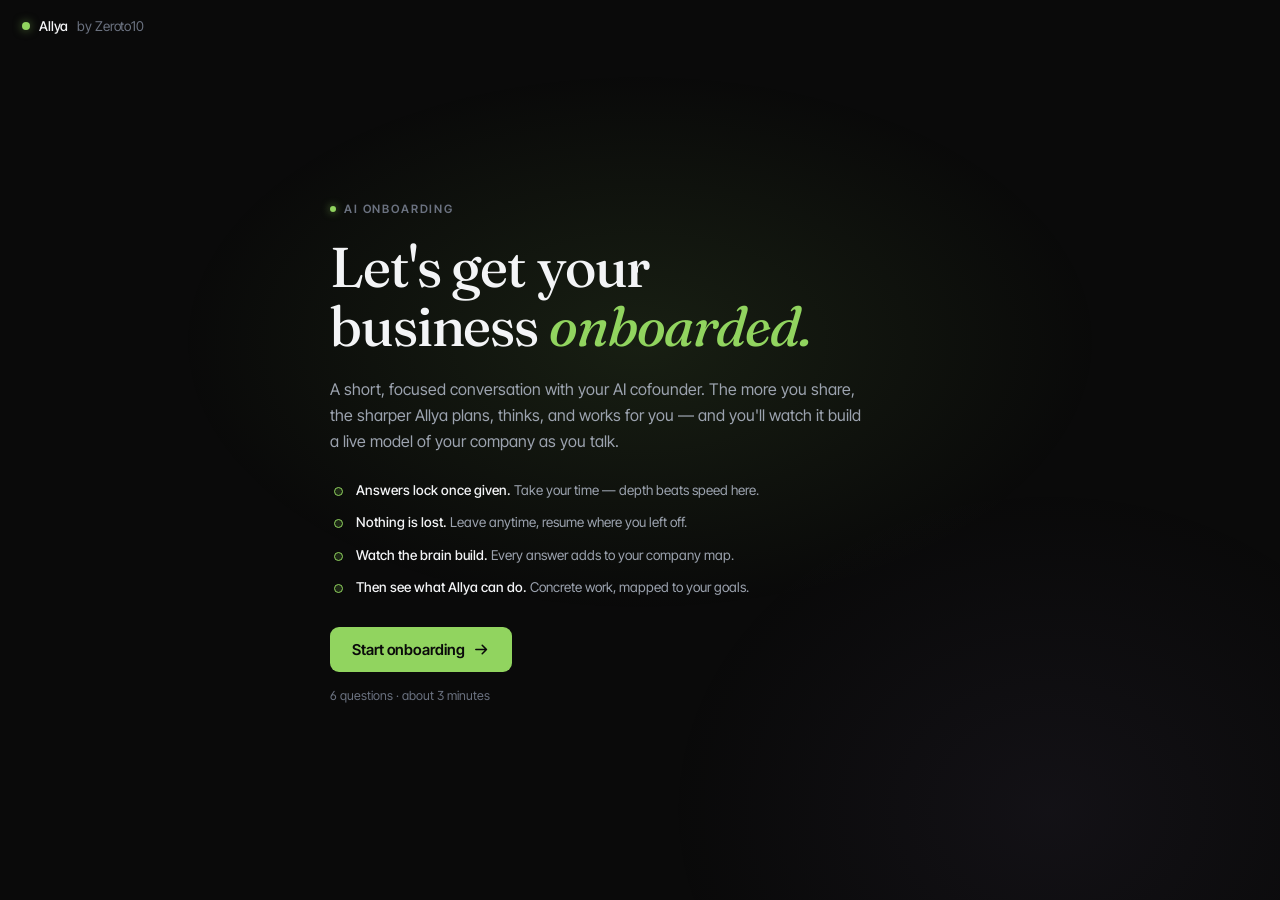
==== onboarding.html @ a9298818 "Ship the onboarding flow pages onboarding.{html,css,js} were local-only, so the live site's Onboardi" ====
<!doctype html>
<html lang="en">
<head>
  <meta charset="utf-8" />
  <meta name="viewport" content="width=device-width, initial-scale=1, viewport-fit=cover" />
  <title>Allya — onboarding</title>
  <meta name="description" content="Meet Allya — a short conversation with your AI cofounder. Watch your company brain build itself as you answer." />
  <link rel="preconnect" href="https://fonts.googleapis.com" />
  <link rel="preconnect" href="https://fonts.gstatic.com" crossorigin />
  <link href="https://fonts.googleapis.com/css2?family=Fraunces:opsz,wght@9..144,380..560&family=Inter+Tight:wght@400;450;500;600&display=swap" rel="stylesheet" />
  <link rel="stylesheet" href="styles.css" />
  <link rel="stylesheet" href="onboarding.css" />
</head>
<body class="ob-body">

  <!-- ambient lamp in the corner, everywhere -->
  <div class="ob-topbrand"><span class="lamp"></span> Allya <span class="ob-by">by Zeroto10</span></div>

  <!-- ================= 1 · Intro ================= -->
  <section class="ob-screen ob-intro" id="screenIntro">
    <div class="ob-intro-inner">
      <div class="ob-eyebrow"><span class="ob-eyebrow-dot"></span> AI Onboarding</div>
      <h1 class="ob-title">Let's get your<br>business <span class="ob-title-accent">onboarded.</span></h1>
      <p class="ob-lede">A short, focused conversation with your AI cofounder. The more you share, the sharper Allya plans, thinks, and works for you — and you'll watch it build a live model of your company as you talk.</p>
      <ul class="ob-assure">
        <li><b>Answers lock once given.</b> Take your time — depth beats speed here.</li>
        <li><b>Nothing is lost.</b> Leave anytime, resume where you left off.</li>
        <li><b>Watch the brain build.</b> Every answer adds to your company map.</li>
        <li><b>Then see what Allya can do.</b> Concrete work, mapped to your goals.</li>
      </ul>
      <button class="cta ob-start" id="startBtn">Start onboarding
        <svg viewBox="0 0 24 24" fill="none" width="17" height="17"><path d="M4 12h15M13 6l6 6-6 6" stroke="#0a0a0a" stroke-width="2.2" stroke-linecap="round" stroke-linejoin="round"/></svg>
      </button>
      <p class="ob-meta">6 questions · about 3 minutes</p>
    </div>
  </section>

  <!-- ================= 2 · Ask (question + growing brain) ================= -->
  <section class="ob-screen ob-ask" id="screenAsk" hidden>
    <div class="ob-progress"><div class="ob-progress-bar" id="progressBar"></div></div>

    <div class="ob-ask-grid">
      <!-- left: the conversation -->
      <div class="ob-q-col">
        <div class="ob-q-inner" id="qInner">
          <div class="ob-step-tag" id="stepTag">First things first</div>
          <div class="ob-ask-who">
            <span class="avatar">A</span>
            <span class="ob-ask-name">Allya <span class="ob-ask-role">· your cofounder</span></span>
          </div>
          <p class="ob-question" id="questionText">Hi — I'm Allya. Before we begin, what should I call your company?</p>

          <div class="ob-answer" id="answerZone">
            <!-- input injected here -->
          </div>

          <div class="ob-actions">
            <button class="cta ob-continue" id="continueBtn" disabled>Continue
              <svg viewBox="0 0 24 24" fill="none" width="16" height="16"><path d="M4 12h15M13 6l6 6-6 6" stroke="#0a0a0a" stroke-width="2.2" stroke-linecap="round" stroke-linejoin="round"/></svg>
            </button>
            <span class="ob-hint" id="continueHint">press Enter</span>
          </div>
        </div>
      </div>

      <!-- right: the brain, building live -->
      <div class="ob-brain-col">
        <div class="ob-brain-box" id="brainBox">
          <div class="ob-brain-head">
            <span class="ob-brain-title"><span class="brain-live"></span> The brain</span>
            <span class="ob-brain-sub" id="brainSub">building as you talk…</span>
          </div>
          <canvas id="obCanvas"></canvas>
          <div class="ob-ledger" id="ledger"></div>
        </div>
      </div>
    </div>
  </section>

  <!-- ================= 3 · Synthesis ================= -->
  <section class="ob-screen ob-synth" id="screenSynth" hidden>
    <div class="ob-synth-brain" id="synthBrainMount"></div>
    <div class="ob-synth-status">
      <span class="ob-synth-spark">✦</span>
      <span id="synthStatus">Waking up your cofounder…</span>
    </div>
  </section>

  <!-- ================= 4 · Showcase ================= -->
  <section class="ob-screen ob-show" id="screenShow" hidden>
    <div class="ob-show-inner" id="showInner">
      <!-- rendered by JS -->
    </div>
  </section>

  <script src="onboarding.js"></script>
</body>
</html>
---- styles.css ----
/* ============================================================
   Allya v2 — the cofounder workspace
   A tool that talks, not a page you read.
   Palette: zeroto10.xyz live site (landing/src/styles.css).
   Signature: Allya speaks in Fraunces serif — only in her
   bubbles. Everything else is Inter Tight interface.
   Motion: Apple springs (app.js), no scripted transitions.
   ============================================================ */

:root {
  color-scheme: dark;

  /* zeroto10.xyz palette */
  --bg: #0a0a0a;
  --surface: #141414;       /* fields, rows */
  --card: #171717;          /* bubbles, drafts */
  --raised: #1c1c1c;        /* hover / selected row */
  --panel: #111111;         /* approval peek panel */
  --fg: #f3f4f6;
  --fg-soft: #9ca3af;
  --fg-faint: #6b7280;
  --hairline: rgba(255, 255, 255, 0.08);
  --hairline-strong: rgba(255, 255, 255, 0.16);

  /* the one accent */
  --lime: #91d45f;
  --lime-glow: #b4e88a;
  --lime-dim: rgba(145, 212, 95, 0.14);
  --on-lime: #0a0a0a;

  /* human experts (the 15%) — warm amber in the dark */
  --human-bg: #2a2113;
  --human-border: #453619;
  --human-ink: #e7c98a;

  --danger: #ff4d4d;

  --serif: "Fraunces", Georgia, serif;              /* Allya's voice */
  --sans: "Inter Tight", system-ui, sans-serif;     /* the interface */

  --ease: cubic-bezier(0.4, 0, 0.2, 1);
  --dur: 200ms;
}

* { box-sizing: border-box; }

html, body {
  margin: 0; padding: 0; height: 100%;
  background: var(--bg);
  color: var(--fg);
  font-family: var(--sans);
  font-size: 15px;
  font-feature-settings: "ss01", "cv11";
  -webkit-font-smoothing: antialiased;
  -moz-osx-font-smoothing: grayscale;
  text-rendering: optimizeLegibility;
  overflow: hidden;               /* panes scroll, not the page */
}

::selection { background: var(--lime); color: var(--on-lime); }

::-webkit-scrollbar { width: 8px; height: 8px; }
::-webkit-scrollbar-track { background: transparent; }
::-webkit-scrollbar-thumb { background: rgba(255,255,255,0.08); border-radius: 4px; }
::-webkit-scrollbar-thumb:hover { background: rgba(255,255,255,0.16); }

button { font-family: inherit; color: inherit; }

:focus-visible { outline: 2px solid var(--lime); outline-offset: 2px; border-radius: 6px; }

/* ============================================================
   Shell: topbar over a two-pane split
   ============================================================ */
#app {
  position: relative; z-index: 1;
  height: 100dvh;
  display: flex; flex-direction: column;
}

.topbar {
  flex: none;
  height: 46px;
  display: flex; align-items: center; gap: 10px;
  padding: 0 16px;
  background: rgba(10, 10, 10, 0.72);
  backdrop-filter: blur(20px) saturate(160%);
  -webkit-backdrop-filter: blur(20px) saturate(160%);
  border-bottom: 1px solid var(--hairline);
  z-index: 20;
}
.brand { display: flex; align-items: center; gap: 9px; font-size: 13.5px; font-weight: 500; letter-spacing: -0.01em; }
.lamp {
  width: 8px; height: 8px; border-radius: 50%;
  background: var(--lime);
  box-shadow: 0 0 10px rgba(145, 212, 95, 0.55);
}
.topbar .date { color: var(--fg-faint); font-weight: 400; font-size: 13px; }
.topbar .spacer { flex: 1; }
.status-line { display: flex; align-items: center; gap: 7px; font-size: 12.5px; color: var(--fg-soft); }
.status-line .pulse {
  width: 6px; height: 6px; border-radius: 50%; background: var(--lime);
  animation: pulse 2.2s var(--ease) infinite;
}
@keyframes pulse { 0%,100% { opacity: 1 } 50% { opacity: 0.35 } }
.kbd {
  font-size: 11px; color: var(--fg-faint);
  border: 1px solid var(--hairline); border-radius: 5px;
  padding: 2px 6px; background: var(--surface);
  cursor: pointer;
}
.kbd:hover { color: var(--fg-soft); border-color: var(--hairline-strong); }

/* mobile tab toggle (hidden on desktop) */
.tabs { display: none; }

.workspace {
  flex: 1; min-height: 0;
  display: flex;
  width: 100%; max-width: 1240px; margin: 0 auto;
}

/* ============================================================
   Left: conversation
   ============================================================ */
.pane-chat {
  flex: 1.25; min-width: 0;
  display: flex; flex-direction: column;
}

/* ---- dynamic island: a split pill pinned to the top of the Talk pane ---- */
.island-wrap {
  flex: none;
  display: flex; justify-content: center;
  padding: 10px 24px 2px;
}
.island {
  display: flex; align-items: stretch;
  width: 100%; max-width: 440px;
  height: 40px;
  background: rgba(23, 23, 23, 0.66);
  backdrop-filter: blur(18px) saturate(160%);
  -webkit-backdrop-filter: blur(18px) saturate(160%);
  border: 1px solid var(--hairline-strong);
  border-radius: 999px;
  overflow: hidden;
  box-shadow: 0 8px 30px -12px rgba(0, 0, 0, 0.9);
}
.isl-cell {
  display: flex; align-items: center;
  min-width: 0; overflow: hidden;
  padding: 0 15px;
}
.isl-kpi { flex: 0 0 43%; gap: 8px; border-right: 1px solid var(--hairline); }
.isl-kpi .isl-dot {
  flex: none; width: 6px; height: 6px; border-radius: 50%;
  background: var(--lime); box-shadow: 0 0 7px rgba(145,212,95,0.6);
}
.isl-kpi .kpi-track { position: relative; flex: 1; height: 100%; }
.isl-kpi .kpi-item {
  position: absolute; inset: 0;
  display: flex; align-items: center;
  font-size: 12px; color: var(--fg);
  white-space: nowrap;
  will-change: transform, opacity;
}
.isl-kpi .kpi-item b { font-weight: 600; color: var(--lime-glow); margin-right: 4px; font-variant-numeric: tabular-nums; }

.isl-todo {
  flex: 1; gap: 9px;
  appearance: none; background: none; border: none; cursor: pointer;
  text-align: left;
}
.isl-todo:hover { background: rgba(255,255,255,0.03); }
.isl-todo .todo-tag {
  flex: none; font-size: 10px; font-weight: 600;
  letter-spacing: 0.08em; text-transform: uppercase;
  color: var(--fg-faint);
}
.isl-todo .todo-track {
  position: relative; flex: 1; height: 100%; overflow: hidden;
}
.isl-todo .todo-list { position: absolute; left: 0; top: 0; will-change: transform; }
.isl-todo .todo-item {
  height: 40px; display: flex; align-items: center; gap: 7px;
  font-size: 12px; color: var(--fg-soft); white-space: nowrap;
}
.isl-todo .todo-item .td-dot { flex: none; width: 5px; height: 5px; border-radius: 50%; background: var(--fg-faint); }
.isl-todo .todo-item .td-dot.needs { background: var(--lime); box-shadow: 0 0 6px rgba(145,212,95,0.6); }

/* ---- home canvas layout: side-by-side decision + day, brain hero ---- */
.c-row {
  display: flex; gap: 14px; align-items: stretch;
}
.c-row > .c-sec { flex: 1; min-width: 0; margin: 0; }
.c-row > .c-sec.accent { flex: 1.08; }

/* the brain — Allya's model of the company, made touchable */
.brain-box {
  position: relative;
  padding: 0; overflow: hidden;
  /* fluid: scales to fit any screen */
  height: clamp(260px, 46vh, 480px);
  border-color: rgba(145, 212, 95, 0.16);
  background:
    radial-gradient(130% 100% at 50% 42%, rgba(145, 212, 95, 0.07), transparent 58%),
    radial-gradient(90% 120% at 88% 8%, rgba(167, 139, 218, 0.05), transparent 55%),
    radial-gradient(90% 120% at 10% 92%, rgba(95, 191, 168, 0.05), transparent 55%),
    #101210;
  box-shadow: inset 0 0 60px -20px rgba(145, 212, 95, 0.18);
}
.brain-box .brain-head {
  position: absolute; top: 14px; left: 17px; right: 17px; z-index: 2;
  display: flex; align-items: baseline; justify-content: space-between;
  pointer-events: none;
}
.brain-box .brain-title {
  display: flex; align-items: center; gap: 7px;
  font-size: 12.5px; font-weight: 500; color: var(--fg);
}
.brain-box .brain-live {
  width: 6px; height: 6px; border-radius: 50%; background: var(--lime);
  box-shadow: 0 0 8px rgba(145, 212, 95, 0.8);
  animation: pulse 2.4s var(--ease) infinite;
}
.brain-box .brain-side { display: flex; align-items: center; gap: 10px; }
.brain-box .brain-sub { font-size: 11px; color: var(--fg-faint); }
.brain-box .brain-onb {
  pointer-events: auto;
  font-size: 11px; color: var(--lime); text-decoration: none;
  border: 1px solid rgba(145, 212, 95, 0.35); border-radius: 999px;
  padding: 3px 10px; background: rgba(145, 212, 95, 0.08);
  transition: background 0.2s var(--ease), border-color 0.2s var(--ease);
}
.brain-box .brain-onb:hover { background: rgba(145, 212, 95, 0.16); border-color: rgba(145, 212, 95, 0.6); }
.brain-box canvas {
  display: block; width: 100%; height: 100%;
  touch-action: none; cursor: grab;
}
.brain-box canvas:active { cursor: grabbing; }
.thread-scroll {
  flex: 1; min-height: 0;
  overflow-y: auto;
  padding: 20px 24px 12px;
}

/* ---- home canvas: what you see until you engage the chat ---- */
.pane-chat:not(.engaged) .thread-scroll { display: none; }
.pane-chat.engaged .canvas { display: none; }

.canvas {
  flex: 1; min-height: 0;
  display: flex;
  overflow-y: auto;
  padding: 20px 24px;
  will-change: transform, opacity;
}
.canvas-inner {
  margin: auto; width: 100%; max-width: 720px; padding: 10px 0;
  display: flex; flex-direction: column; gap: 14px;
}
.canvas-greet {
  font-family: var(--serif); font-optical-sizing: auto; font-weight: 430;
  font-size: 21px; line-height: 1.45; color: var(--fg);
  margin: 0 0 6px; padding: 0 4px;
  text-wrap: balance;
}
/* each layer lives in its own quiet box */
.c-sec {
  margin: 0;
  background: rgba(255, 255, 255, 0.022);
  border: 1px solid var(--hairline);
  border-radius: 15px;
  padding: 16px 19px 17px;
}
.c-sec .group-label { margin: 0 0 11px; }
/* the one accented box — the decision */
.c-sec.accent {
  background: rgba(145, 212, 95, 0.035);
  border-color: rgba(145, 212, 95, 0.5);
  box-shadow: 0 0 32px -14px rgba(145, 212, 95, 0.4);
}
.c-sec.accent .approval-card {
  background: transparent; border: none; border-radius: 0;
  padding: 0; box-shadow: none;
}
.c-sec.accent .approval-card:hover { box-shadow: none; }
.c-handled {
  font-family: var(--serif); font-size: 14.5px; color: var(--fg-soft);
  margin: 0; line-height: 1.5;
}
.c-card-act { display: flex; align-items: center; gap: 10px; }
.c-later {
  appearance: none; background: none; border: none; cursor: pointer;
  font-size: 12.5px; font-weight: 500; color: var(--fg-faint);
  padding: 8px 4px;
}
.c-later:hover { color: var(--fg-soft); }
.c-waiting { font-size: 12.5px; color: var(--fg-faint); margin: 0; }
.c-waiting button {
  appearance: none; background: none; border: none; cursor: pointer;
  font-size: 12.5px; font-weight: 500; color: var(--lime-glow); padding: 0;
}
.c-waiting button:hover { text-decoration: underline; }

/* day strip */
.day-row {
  display: flex; align-items: center; gap: 12px;
  padding: 10px 2px;
  border-bottom: 1px solid var(--hairline);
}
.day-row:first-of-type { padding-top: 2px; }
.day-row:last-child { border-bottom: none; }
.day-row .dr-time { flex: none; width: 46px; font-size: 12px; color: var(--fg-faint); font-variant-numeric: tabular-nums; }
.day-row .dr-what { flex: 1; min-width: 0; font-size: 13.5px; color: var(--fg); }
.day-row .dr-what.quiet { font-family: var(--serif); color: var(--fg-soft); font-size: 13px; }
.pill.ready { color: var(--lime-glow); background: var(--lime-dim); border-color: rgba(145,212,95,0.4); }

.canvas-hint { font-size: 12px; color: var(--fg-faint); margin: 8px 0 0; text-align: center; }
.day-mark { text-align: center; font-size: 11.5px; color: var(--fg-faint); letter-spacing: 0.05em; margin: 4px 0 16px; }

.msg { display: flex; margin-top: 10px; }
.msg.change { margin-top: 22px; }
.msg.from-you { justify-content: flex-end; }
.msg-block { max-width: 82%; }
.speaker { font-size: 11.5px; font-weight: 500; color: var(--fg-faint); margin: 0 2px 5px; }
.speaker .human-tag { color: var(--human-ink); opacity: 0.85; }

.bubble {
  padding: 11px 15px;
  border-radius: 14px;
  line-height: 1.5;
  will-change: transform, opacity;
}
/* Allya — the serif voice, card surface */
.bubble.allya {
  font-family: var(--serif); font-optical-sizing: auto; font-weight: 420;
  font-size: 16px;
  background: var(--card);
  border: 1px solid var(--hairline);
  border-bottom-left-radius: 5px;
  color: var(--fg);
}
/* human expert — warm amber, still serif (a person speaking) */
.bubble.human {
  font-family: var(--serif); font-weight: 420; font-size: 15.5px;
  background: var(--human-bg);
  border: 1px solid var(--human-border);
  border-bottom-left-radius: 5px;
  color: var(--human-ink);
}
/* you — light fill, sans (you are the interface's operator) */
.bubble.you {
  font-family: var(--sans); font-size: 14px; font-weight: 450;
  background: var(--fg);
  color: var(--bg);
  border-bottom-right-radius: 5px;
}

.typing { display: inline-flex; gap: 5px; padding: 14px 16px; }
.typing i {
  width: 6px; height: 6px; border-radius: 50%; background: var(--fg-faint);
  animation: bob 1.2s var(--ease) infinite;
}
.typing i:nth-child(2) { animation-delay: 0.15s; }
.typing i:nth-child(3) { animation-delay: 0.3s; }
@keyframes bob { 0%,60%,100% { transform: translateY(0); opacity:.5 } 30% { transform: translateY(-4px); opacity:1 } }

.chips { display: flex; flex-wrap: wrap; gap: 8px; margin: 14px 2px 4px; justify-content: flex-end; }
.chip {
  appearance: none; cursor: pointer;
  font-family: var(--sans); font-size: 13px; font-weight: 500;
  color: var(--fg);
  background: transparent;
  border: 1px solid var(--hairline-strong);
  border-radius: 999px;
  padding: 8px 14px;
  touch-action: manipulation;
  will-change: transform;
  transition: background var(--dur) var(--ease), border-color var(--dur) var(--ease);
}
.chip:hover { background: var(--raised); }
.chip.selected { background: var(--lime-dim); border-color: var(--lime); color: var(--lime-glow); }

/* composer — part of the chat pane, not floating over it */
.composer {
  flex: none;
  position: relative;
  padding: 10px 24px 16px;
  border-top: 1px solid var(--hairline);
  background: rgba(10,10,10,0.72);
  backdrop-filter: blur(16px);
  -webkit-backdrop-filter: blur(16px);
}

/* pops up from the field when it gains focus (anchored to its source) */
.suggest {
  position: absolute;
  left: 24px; right: 24px;
  bottom: calc(100% + 2px);
  background: var(--card);
  border: 1px solid var(--hairline-strong);
  border-radius: 13px;
  padding: 10px 8px 8px;
  transform-origin: bottom center;
  will-change: transform, opacity;
  box-shadow: 0 -12px 40px -18px rgba(0,0,0,0.8);
  z-index: 5;
}
.suggest-label {
  font-size: 11px; font-weight: 500;
  letter-spacing: 0.1em; text-transform: uppercase;
  color: var(--fg-faint);
  padding: 0 10px 7px;
}
.suggest-item {
  display: block; width: 100%; text-align: left;
  appearance: none; background: none; border: none; cursor: pointer;
  font-family: var(--serif); font-optical-sizing: auto; font-weight: 420;
  font-size: 14.5px; color: var(--fg);
  border-radius: 8px;
  padding: 9px 10px;
  transition: background var(--dur) var(--ease);
}
.suggest-item:hover { background: var(--raised); color: var(--lime-glow); }
.composer .field {
  display: flex; align-items: center; gap: 10px;
  background: var(--surface);
  border: 1px solid var(--hairline-strong);
  border-radius: 12px;
  padding: 5px 5px 5px 14px;
  transition: border-color var(--dur) var(--ease);
}
.composer .field:focus-within { border-color: var(--lime); }
.composer input {
  flex: 1; border: none; outline: none; background: transparent;
  font-family: var(--sans); font-size: 14px; color: var(--fg);
  padding: 9px 0;
}
.composer input::placeholder { color: var(--fg-faint); }
.send {
  flex: none; width: 36px; height: 36px; border-radius: 9px;
  border: none; cursor: pointer; background: var(--lime);
  display: grid; place-items: center;
  will-change: transform; touch-action: manipulation;
}
.send:hover { background: var(--lime-glow); }
.send svg { width: 16px; height: 16px; }

/* ============================================================
   Right: the work panel — the reason this is a tool
   ============================================================ */
.pane-work {
  flex: 1; min-width: 0; max-width: 460px;
  border-left: 1px solid var(--hairline);
  overflow-y: auto;
  padding: 20px 20px 28px;
}
.work-head { display: flex; align-items: baseline; justify-content: space-between; margin-bottom: 4px; }
.work-head h2 { font-size: 13.5px; font-weight: 500; margin: 0; letter-spacing: -0.01em; }
.work-head .split-note { font-size: 11.5px; color: var(--fg-faint); }
.work-head .split-note b { color: var(--fg-soft); font-weight: 500; }

.group-label {
  font-size: 11px; font-weight: 500;
  letter-spacing: 0.12em; text-transform: uppercase;
  color: var(--fg-faint);
  margin: 22px 0 8px;
  display: flex; align-items: center; gap: 8px;
}
.group-label .count {
  font-size: 10.5px; letter-spacing: 0;
  background: var(--surface); border: 1px solid var(--hairline);
  border-radius: 999px; padding: 1px 7px; color: var(--fg-soft);
}

/* Needs you — the one lime-lit card */
.approval-card {
  background: var(--surface);
  border: 1px solid var(--lime);
  border-radius: 12px;
  padding: 14px 15px;
  cursor: pointer;
  will-change: transform;
  touch-action: manipulation;
  box-shadow: 0 0 28px -10px rgba(145, 212, 95, 0.35);
  transition: box-shadow var(--dur) var(--ease);
}
.approval-card:hover { box-shadow: 0 0 36px -8px rgba(145, 212, 95, 0.5); }
.approval-card .who { display: flex; align-items: center; gap: 8px; margin-bottom: 8px; }
.avatar {
  width: 22px; height: 22px; border-radius: 50%; flex: none;
  background: var(--fg); color: var(--bg);
  display: grid; place-items: center;
  font-family: var(--serif); font-size: 12px; font-weight: 500;
}
.avatar.human { background: var(--human-bg); color: var(--human-ink); border: 1px solid var(--human-border); }
.approval-card .name { font-size: 12px; font-weight: 500; }
.approval-card .name .role { color: var(--fg-faint); font-weight: 400; }
.approval-card .say {
  font-family: var(--serif); font-weight: 420;
  font-size: 14.5px; line-height: 1.45; color: var(--fg);
  margin: 0 0 12px;
}
.approval-card .act { display: flex; align-items: center; gap: 10px; }
.approval-card .act .hint { font-size: 12px; color: var(--fg-faint); }

/* dense work rows */
.work-row {
  display: flex; align-items: center; gap: 11px;
  padding: 10px 4px;
  border-bottom: 1px solid var(--hairline);
  will-change: transform, opacity;
}
.work-row:last-child { border-bottom: none; }
.work-row .w-copy { flex: 1; min-width: 0; }
.work-row .t { font-size: 13.5px; color: var(--fg); line-height: 1.35; }
.work-row .s { font-size: 12px; color: var(--fg-faint); margin-top: 2px; }
.work-row.shipped .t { color: var(--fg-soft); }

.spinner {
  flex: none; width: 15px; height: 15px; border-radius: 50%;
  border: 2px solid rgba(145,212,95,0.18); border-top-color: var(--lime);
  animation: spin 0.9s linear infinite;
}
@keyframes spin { to { transform: rotate(360deg) } }
.tick {
  flex: none; width: 17px; height: 17px; border-radius: 50%;
  background: var(--lime-dim);
  display: grid; place-items: center;
}
.tick svg { width: 9px; height: 9px; }

/* origin pills — the honest 85/15 seam */
.pill {
  flex: none; font-size: 11px; font-weight: 500;
  border-radius: 999px; padding: 3px 9px;
  border: 1px solid var(--hairline);
  color: var(--fg-soft); background: var(--surface);
}
.pill.expert { color: var(--human-ink); background: var(--human-bg); border-color: var(--human-border); }
.pill.review { color: var(--lime-glow); background: var(--lime-dim); border-color: rgba(145,212,95,0.4); }

/* ============================================================
   Buttons
   ============================================================ */
.cta {
  appearance: none; border: none; cursor: pointer;
  display: inline-flex; align-items: center; justify-content: center; gap: 8px;
  font-family: var(--sans); font-size: 13.5px; font-weight: 600; letter-spacing: -0.005em;
  color: var(--on-lime);
  background: var(--lime);
  border-radius: 9px;
  padding: 10px 16px;
  white-space: nowrap;
  touch-action: manipulation;
  will-change: transform;
}
.cta:hover { background: var(--lime-glow); }
.ghost-btn {
  appearance: none; background: none; cursor: pointer;
  border: 1px solid var(--hairline-strong); border-radius: 9px;
  font-size: 13px; font-weight: 500; color: var(--fg-soft);
  padding: 10px 14px; white-space: nowrap;
  transition: color var(--dur) var(--ease), background var(--dur) var(--ease);
}
.ghost-btn:hover { color: var(--fg); background: var(--raised); }

/* ============================================================
   Approval surface — desktop: right peek panel; mobile: bottom sheet
   ============================================================ */
.scrim {
  position: fixed; inset: 0; z-index: 40;
  background: rgba(0, 0, 0, 0.5);
  opacity: 0; pointer-events: none;
  will-change: opacity;
}
.scrim.live { pointer-events: auto; }

.sheet {
  position: fixed; z-index: 41;
  background: var(--panel);
  display: flex; flex-direction: column;
  overflow: hidden;
  will-change: transform;
  touch-action: none;
  /* desktop: right peek panel */
  top: 0; right: 0; bottom: 0;
  width: min(460px, 92vw);
  border-left: 1px solid var(--hairline);
  transform: translateX(105%);
}
.grabber-zone { flex: none; cursor: grab; display: grid; place-items: center; }
.grabber-zone:active { cursor: grabbing; }
.grabber { background: var(--hairline-strong); border-radius: 999px; }
/* desktop grabber: vertical bar on the left edge feel — use a top handle row instead */
.sheet .grabber-zone { padding: 10px 0 4px; }
.sheet .grabber { width: 38px; height: 4px; }

.sheet-head { padding: 6px 22px 14px; flex: none; display: flex; align-items: flex-start; gap: 11px; border-bottom: 1px solid var(--hairline); }
.sheet-head .avatar { margin-top: 2px; }
.sheet-head .who { font-size: 12px; font-weight: 500; }
.sheet-head .who .role { color: var(--fg-faint); font-weight: 400; }
.sheet-head .line {
  font-family: var(--serif); font-weight: 420;
  font-size: 16px; line-height: 1.4; margin-top: 4px; color: var(--fg);
}
.sheet-body { flex: 1; min-height: 0; overflow-y: auto; padding: 14px 22px 20px; -webkit-overflow-scrolling: touch; }

.draft {
  background: var(--card); border: 1px solid var(--hairline);
  border-radius: 11px; padding: 13px 15px; margin-bottom: 10px;
}
.draft .kicker { font-size: 10.5px; font-weight: 500; letter-spacing: 0.09em; color: var(--fg-faint); text-transform: uppercase; }
.draft h4 { font-family: var(--serif); font-weight: 480; font-size: 15.5px; margin: 6px 0 5px; letter-spacing: -0.005em; color: var(--fg); }
.draft p { margin: 0; font-size: 13px; line-height: 1.55; color: var(--fg-soft); }
.draft .tags { display: flex; gap: 6px; margin-top: 10px; flex-wrap: wrap; }
.draft .tag {
  font-size: 11px; color: var(--lime-glow);
  background: var(--lime-dim); border-radius: 999px; padding: 3px 9px;
}
.sheet-note { font-family: var(--serif); font-size: 13.5px; color: var(--fg-soft); margin: 14px 0 0; line-height: 1.55; }
.undo-note { font-size: 12px; color: var(--fg-faint); margin: 12px 2px 0; line-height: 1.5; }

/* ---- provenance trail: who touched this, in order ---- */
.trail {
  border: 1px solid var(--hairline);
  border-radius: 11px;
  padding: 4px 14px;
  margin-bottom: 12px;
  background: rgba(255,255,255,0.015);
}
.trail-row {
  display: flex; align-items: center; gap: 10px;
  padding: 9px 0;
  border-bottom: 1px solid var(--hairline);
  font-size: 12.5px; color: var(--fg-soft);
}
.trail .trail-row:last-of-type { border-bottom: none; }
.trail-row.now { color: var(--fg); }
.t-dot {
  flex: none; width: 20px; height: 20px; border-radius: 50%;
  display: grid; place-items: center;
}
.t-dot.agent { background: var(--raised); border: 1px solid var(--hairline-strong); }
.t-dot.agent::after { content: ""; width: 6px; height: 6px; border-radius: 2px; background: var(--fg-soft); }
.t-dot.expert { background: var(--human-bg); border: 1px solid var(--human-border); }
.t-dot.you { background: var(--lime-dim); border: 1px solid var(--lime); }
.t-dot.you::after { content: ""; width: 6px; height: 6px; border-radius: 50%; background: var(--lime); }
.t-txt { flex: 1; min-width: 0; }
.t-time { flex: none; font-size: 11px; color: var(--fg-faint); font-variant-numeric: tabular-nums; }
.trail-toggle {
  appearance: none; background: none; border: none; cursor: pointer;
  font-size: 11.5px; font-weight: 500; color: var(--lime-glow);
  padding: 2px 4px; white-space: nowrap;
}
.trail-toggle:hover { text-decoration: underline; }
.trail-diff { padding: 6px 0 10px; }
.d-pair { margin-top: 8px; }
.d-old {
  font-size: 12px; color: var(--fg-faint);
  text-decoration: line-through;
  text-decoration-color: rgba(255,77,77,0.5);
  padding: 3px 8px; border-left: 2px solid rgba(255,77,77,0.35);
}
.d-new {
  font-size: 12px; color: var(--lime-glow);
  padding: 3px 8px; border-left: 2px solid var(--lime);
  margin-top: 2px;
}

/* undo link on a freshly shipped row */
.row-undo {
  appearance: none; background: none; border: none; cursor: pointer;
  font-size: 12px; font-weight: 500; color: var(--lime-glow);
  padding: 0;
}
.row-undo:hover { text-decoration: underline; }

.sheet-foot {
  flex: none; padding: 13px 22px calc(15px + env(safe-area-inset-bottom));
  border-top: 1px solid var(--hairline);
  background: rgba(10,10,10,0.6);
  backdrop-filter: blur(14px);
  -webkit-backdrop-filter: blur(14px);
  display: flex; align-items: center; gap: 10px;
}
.sheet-foot .cta { flex: 1; }

/* shipped toast */
.shipped {
  position: fixed; left: 50%; bottom: 26px; z-index: 60;
  transform: translate(-50%, 24px);
  opacity: 0;
  background: var(--card); color: var(--fg);
  border: 1px solid var(--hairline-strong);
  font-size: 13px; font-weight: 500;
  padding: 11px 16px; border-radius: 999px;
  display: flex; align-items: center; gap: 9px;
  pointer-events: none; will-change: transform, opacity;
}
.shipped .dot { width: 7px; height: 7px; border-radius: 50%; background: var(--lime); box-shadow: 0 0 8px rgba(145,212,95,0.6); }

/* ============================================================
   Mobile: tabs + bottom sheet
   ============================================================ */
@media (max-width: 899px) {
  .tabs {
    display: flex; gap: 2px;
    background: var(--surface);
    border: 1px solid var(--hairline);
    border-radius: 9px; padding: 2px;
  }
  .tab {
    appearance: none; border: none; background: transparent; cursor: pointer;
    font-size: 12.5px; font-weight: 500; color: var(--fg-soft);
    border-radius: 7px; padding: 5px 12px;
    touch-action: manipulation;
  }
  .tab.active { background: var(--raised); color: var(--fg); }
  .tab .badge { color: var(--lime); }

  .status-line, .kbd { display: none; }
  .brain-box .brain-sub { display: none; }   /* the Onboarding pill keeps the row */

  .workspace { position: relative; }
  .pane-work {
    display: none;
    max-width: none; border-left: none;
    padding: 16px 18px 28px;
  }
  .workspace.show-work .pane-work { display: block; flex: 1; }
  .workspace.show-work .pane-chat { display: none; }

  .thread-scroll { padding: 16px 18px 10px; }
  .composer { padding: 10px 16px 14px; }
  .msg-block { max-width: 88%; }

  .island-wrap { padding: 8px 16px 2px; }
  .island { max-width: none; }
  /* stack the decision + day when the pane is narrow */
  .c-row { flex-direction: column; }
  .c-row > .c-sec.accent { flex: 1; }
  .canvas { padding: 16px 18px; }

  /* approval becomes a bottom sheet */
  .sheet {
    top: auto; left: 0; right: 0; bottom: 0;
    width: auto; max-height: 90dvh;
    border-left: none; border-top: 1px solid var(--hairline);
    border-radius: 18px 18px 0 0;
    transform: translateY(105%);
  }
}

/* ============================================================
   Accessibility
   ============================================================ */
@media (prefers-reduced-motion: reduce) {
  .typing i, .spinner, .status-line .pulse { animation: none !important; }
  * { transition-duration: 0.01ms !important; }
}
@media (prefers-reduced-transparency: reduce) {
  .topbar, .composer, .sheet-foot { background: var(--bg); backdrop-filter: none; -webkit-backdrop-filter: none; }
  .scrim { background: rgba(0,0,0,0.72); }
}
@media (prefers-contrast: more) {
  :root { --hairline: rgba(255,255,255,0.28); --hairline-strong: rgba(255,255,255,0.4); --fg-soft: #c7ccd4; --fg-faint: #9aa1ab; }
}
---- onboarding.css ----
/* ============================================================
   Allya — onboarding
   Reuses the workspace design tokens from styles.css (:root) and
   its components (.cta, .avatar, .chip, .bubble). This file adds the
   onboarding-specific layout: intro, the ask+brain split, synthesis,
   and the "what Allya can do" showcase. All prefixed .ob-.
   ============================================================ */

.ob-body { overflow: hidden; }

/* every screen is a fixed, self-scrolling layer so we can spring
   between them without the page ever scrolling */
.ob-screen {
  position: fixed; inset: 0;
  overflow-y: auto;
  display: flex;
  will-change: opacity, transform;
}
.ob-screen[hidden] { display: none; }

/* corner brand, present on every screen */
.ob-topbrand {
  position: fixed; top: 18px; left: 22px; z-index: 50;
  display: flex; align-items: center; gap: 9px;
  font-size: 13.5px; font-weight: 500; letter-spacing: -0.01em; color: var(--fg);
  pointer-events: none;
}
.ob-topbrand .ob-by { color: var(--fg-faint); font-weight: 400; }

/* ============================================================
   1 · Intro
   ============================================================ */
.ob-intro { align-items: center; justify-content: center; padding: 40px 24px; }
.ob-intro::before {
  content: ""; position: absolute; inset: 0; z-index: 0; pointer-events: none;
  background:
    radial-gradient(60% 50% at 50% 38%, rgba(145, 212, 95, 0.10), transparent 60%),
    radial-gradient(50% 60% at 82% 90%, rgba(167, 139, 218, 0.06), transparent 60%);
}
.ob-intro-inner { position: relative; z-index: 1; max-width: 620px; width: 100%; }
.ob-eyebrow {
  display: inline-flex; align-items: center; gap: 8px;
  font-size: 11.5px; font-weight: 600; letter-spacing: 0.16em; text-transform: uppercase;
  color: var(--fg-faint); margin-bottom: 22px;
}
.ob-eyebrow-dot { width: 6px; height: 6px; border-radius: 50%; background: var(--lime); box-shadow: 0 0 8px rgba(145,212,95,0.7); }
.ob-title {
  font-family: var(--serif); font-optical-sizing: auto; font-weight: 470;
  font-size: clamp(34px, 6vw, 56px); line-height: 1.05; letter-spacing: -0.02em;
  margin: 0 0 22px; color: var(--fg); text-wrap: balance;
}
.ob-title-accent { color: var(--lime); font-style: italic; font-weight: 460; }
.ob-lede {
  font-size: 16px; line-height: 1.6; color: var(--fg-soft);
  margin: 0 0 26px; max-width: 540px;
}
.ob-assure { list-style: none; margin: 0 0 30px; padding: 0; display: grid; gap: 12px; max-width: 540px; }
.ob-assure li {
  position: relative; padding-left: 26px;
  font-size: 13.5px; line-height: 1.5; color: var(--fg-soft);
}
.ob-assure li b { color: var(--fg); font-weight: 500; }
.ob-assure li::before {
  content: ""; position: absolute; left: 4px; top: 7px;
  width: 7px; height: 7px; border-radius: 50%;
  background: var(--lime-dim); border: 1px solid var(--lime);
}
.ob-start { font-size: 15px; padding: 13px 22px; }
.ob-meta { font-size: 12.5px; color: var(--fg-faint); margin: 16px 0 0; }

/* ============================================================
   2 · Ask — question column + brain column
   ============================================================ */
.ob-ask { flex-direction: column; overflow: hidden; }

.ob-progress { flex: none; height: 2px; background: rgba(255,255,255,0.06); position: relative; z-index: 5; }
.ob-progress-bar {
  height: 100%; width: 0%;
  background: linear-gradient(90deg, var(--lime), var(--lime-glow));
  box-shadow: 0 0 12px rgba(145,212,95,0.6);
  transition: width 620ms cubic-bezier(0.22, 1, 0.36, 1);
}

.ob-ask-grid {
  flex: 1; min-height: 0;
  display: grid; grid-template-columns: 1fr 1.06fr;
  width: 100%; max-width: 1200px; margin: 0 auto;
}

/* left — the question */
.ob-q-col {
  display: flex; align-items: center;
  padding: 40px clamp(28px, 5vw, 68px) 40px;
  border-right: 1px solid var(--hairline);
  min-width: 0;
}
.ob-q-inner { width: 100%; max-width: 480px; will-change: opacity, transform; }
.ob-step-tag {
  font-size: 11px; font-weight: 600; letter-spacing: 0.14em; text-transform: uppercase;
  color: var(--fg-faint); margin-bottom: 20px;
}
.ob-step-tag b { color: var(--lime); font-weight: 600; }
.ob-ask-who { display: flex; align-items: center; gap: 9px; margin-bottom: 14px; }
.ob-ask-name { font-size: 12.5px; font-weight: 500; color: var(--fg); }
.ob-ask-role { color: var(--fg-faint); font-weight: 400; }
.ob-question {
  font-family: var(--serif); font-optical-sizing: auto; font-weight: 440;
  font-size: clamp(22px, 3vw, 30px); line-height: 1.25; letter-spacing: -0.01em;
  color: var(--fg); margin: 0 0 24px; text-wrap: pretty;
}

/* the answer input */
.ob-answer { margin-bottom: 22px; }
.ob-field {
  width: 100%;
  background: var(--surface);
  border: 1px solid var(--hairline-strong);
  border-radius: 14px;
  color: var(--fg);
  font-family: var(--sans); font-size: 15.5px; line-height: 1.55;
  padding: 15px 16px;
  transition: border-color var(--dur) var(--ease), box-shadow var(--dur) var(--ease);
  resize: none; outline: none;
}
.ob-field::placeholder { color: var(--fg-faint); }
.ob-field:focus { border-color: var(--lime); box-shadow: 0 0 0 3px var(--lime-dim); }
textarea.ob-field { min-height: 128px; }

.ob-example {
  display: inline-flex; align-items: center; gap: 6px;
  margin-top: 12px; cursor: pointer;
  appearance: none; background: none; border: none;
  font-size: 12.5px; color: var(--fg-faint); font-family: var(--sans);
}
.ob-example:hover { color: var(--lime-glow); }
.ob-example svg { width: 13px; height: 13px; }

/* choice chips */
.ob-choices { display: flex; flex-wrap: wrap; gap: 10px; }
.ob-choice {
  appearance: none; cursor: pointer;
  font-family: var(--serif); font-optical-sizing: auto; font-weight: 430; font-size: 16px;
  color: var(--fg);
  background: var(--surface);
  border: 1px solid var(--hairline-strong);
  border-radius: 13px;
  padding: 14px 20px;
  transition: background var(--dur) var(--ease), border-color var(--dur) var(--ease), transform var(--dur) var(--ease);
  will-change: transform;
}
.ob-choice:hover { background: var(--raised); border-color: var(--hairline-strong); }
.ob-choice.selected { background: var(--lime-dim); border-color: var(--lime); color: var(--lime-glow); }

.ob-actions { display: flex; align-items: center; gap: 14px; }
.ob-continue { font-size: 14px; }
.ob-continue:disabled { opacity: 0.4; cursor: default; }
.ob-hint { font-size: 12px; color: var(--fg-faint); }
.ob-hint kbd {
  font-family: var(--sans); font-size: 11px;
  border: 1px solid var(--hairline); border-radius: 4px; padding: 1px 5px;
  background: var(--surface); color: var(--fg-soft);
}

/* right — the brain */
.ob-brain-col { display: flex; flex-direction: column; min-width: 0; padding: 20px; }
.ob-brain-box {
  position: relative; flex: 1; min-height: 0;
  border: 1px solid rgba(145, 212, 95, 0.18);
  border-radius: 18px; overflow: hidden;
  background:
    radial-gradient(130% 100% at 50% 42%, rgba(145, 212, 95, 0.07), transparent 58%),
    radial-gradient(90% 120% at 88% 8%, rgba(167, 139, 218, 0.05), transparent 55%),
    radial-gradient(90% 120% at 10% 92%, rgba(95, 191, 168, 0.05), transparent 55%),
    #0d0f0d;
  box-shadow: inset 0 0 80px -26px rgba(145, 212, 95, 0.20);
}
.ob-brain-head {
  position: absolute; top: 16px; left: 18px; right: 18px; z-index: 2;
  display: flex; align-items: baseline; justify-content: space-between;
  pointer-events: none;
}
.ob-brain-title { display: flex; align-items: center; gap: 8px; font-size: 12.5px; font-weight: 500; color: var(--fg); }
.brain-live { width: 6px; height: 6px; border-radius: 50%; background: var(--lime); box-shadow: 0 0 8px rgba(145,212,95,0.8); animation: pulse 2.4s var(--ease) infinite; }
.ob-brain-sub { font-size: 11.5px; color: var(--lime-glow); font-variant: small-caps; letter-spacing: 0.02em; }
.ob-brain-box canvas { display: block; width: 100%; height: 100%; touch-action: none; cursor: grab; }
.ob-brain-box canvas:active { cursor: grabbing; }

/* the "what I just learned" ledger, bottom-left of the brain */
.ob-ledger {
  position: absolute; left: 16px; bottom: 14px; right: 16px; z-index: 2;
  display: flex; flex-direction: column; gap: 5px; pointer-events: none;
}
.ob-ledger-item {
  display: inline-flex; align-items: center; gap: 8px; align-self: flex-start;
  max-width: 100%;
  font-size: 11.5px; color: var(--fg-soft);
  background: rgba(12,12,12,0.9);
  border: 1px solid var(--hairline); border-radius: 999px;
  padding: 4px 11px 4px 8px;
  will-change: transform, opacity;
}
.ob-ledger-item .lg-tick {
  flex: none; width: 14px; height: 14px; border-radius: 50%;
  background: var(--lime-dim); display: grid; place-items: center;
}
.ob-ledger-item .lg-tick svg { width: 8px; height: 8px; }
.ob-ledger-item b { color: var(--fg); font-weight: 500; }

/* ============================================================
   3 · Synthesis
   ============================================================ */
.ob-synth { align-items: center; justify-content: center; flex-direction: column; overflow: hidden; }
.ob-synth-brain { position: absolute; inset: 0; z-index: 0; }
.ob-synth-brain .ob-brain-box { position: absolute; inset: -1px; border-radius: 0; border: none; }
.ob-synth-status {
  position: relative; z-index: 2;
  display: flex; align-items: center; gap: 12px;
  font-family: var(--serif); font-weight: 430; font-size: clamp(20px, 3.4vw, 28px);
  color: var(--fg);
  background: rgba(12,12,12,0.88);
  padding: 16px 26px; border-radius: 999px; border: 1px solid var(--hairline);
}
.ob-synth-spark { color: var(--lime); animation: sparkspin 3s linear infinite; }
@keyframes sparkspin { to { transform: rotate(360deg); } }

/* ============================================================
   4 · Showcase — "what Allya can do for you"
   ============================================================ */
.ob-show { justify-content: center; padding: 68px 24px 40px; }
.ob-show-inner { width: 100%; max-width: 900px; }

.ob-show-eyebrow {
  display: inline-flex; align-items: center; gap: 8px;
  font-size: 11.5px; font-weight: 600; letter-spacing: 0.14em; text-transform: uppercase;
  color: var(--fg-faint); margin-bottom: 16px;
}
.ob-show-eyebrow .ob-eyebrow-dot { animation: pulse 2.4s var(--ease) infinite; }
.ob-show-lead {
  font-family: var(--serif); font-optical-sizing: auto; font-weight: 450;
  font-size: clamp(26px, 4.2vw, 40px); line-height: 1.15; letter-spacing: -0.02em;
  color: var(--fg); margin: 0 0 8px; text-wrap: balance;
}
.ob-show-sub { font-size: 15px; color: var(--fg-soft); margin: 0 0 34px; line-height: 1.55; max-width: 620px; }

/* the essence trio: one word, base, pitch */
.ob-essence { display: grid; grid-template-columns: 0.9fr 1.1fr; gap: 16px; margin-bottom: 16px; }
.ob-card {
  background: var(--card); border: 1px solid var(--hairline);
  border-radius: 18px; padding: 22px 24px;
  will-change: transform, opacity;
}
.ob-card .ob-kicker {
  font-size: 10.5px; font-weight: 600; letter-spacing: 0.14em; text-transform: uppercase;
  color: var(--fg-faint); margin-bottom: 12px;
}
.ob-oneword-card {
  grid-row: span 1;
  display: flex; flex-direction: column; justify-content: center;
  background:
    radial-gradient(120% 100% at 20% 0%, rgba(145,212,95,0.10), transparent 60%), var(--card);
  border-color: rgba(145,212,95,0.28);
}
.ob-oneword {
  font-family: var(--serif); font-optical-sizing: auto; font-weight: 480; font-style: italic;
  font-size: clamp(34px, 6vw, 52px); line-height: 1; letter-spacing: -0.02em;
  color: var(--lime); text-wrap: balance;
}
.ob-oneword-note { font-size: 12.5px; color: var(--fg-soft); margin-top: 12px; line-height: 1.5; }

.ob-pitch { display: flex; flex-direction: column; justify-content: center; }
.ob-pitch p {
  font-family: var(--serif); font-optical-sizing: auto; font-weight: 430;
  font-size: 19px; line-height: 1.5; color: var(--fg); margin: 0;
  text-wrap: pretty;
}

.ob-facts { display: grid; grid-template-columns: repeat(3, 1fr); gap: 16px; margin-bottom: 16px; }
.ob-fact .ob-fact-val { font-size: 16px; font-weight: 500; color: var(--fg); line-height: 1.4; margin-top: 2px; }
.ob-fact .ob-fact-val .ob-seg {
  display: inline-block; font-size: 11px; font-weight: 600; letter-spacing: 0.03em;
  color: var(--lime-glow); background: var(--lime-dim);
  border: 1px solid rgba(145,212,95,0.35); border-radius: 999px;
  padding: 1px 9px; margin-bottom: 6px;
}
.ob-goals-list { list-style: none; margin: 8px 0 0; padding: 0; display: grid; gap: 9px; }
.ob-goals-list li {
  position: relative; padding-left: 22px;
  font-size: 14px; line-height: 1.45; color: var(--fg);
}
.ob-goals-list li .gn {
  position: absolute; left: 0; top: 0;
  font-size: 11px; font-weight: 600; color: var(--lime); font-variant-numeric: tabular-nums;
}

/* what Allya can do — capability grid */
.ob-can {
  background: var(--card); border: 1px solid var(--hairline);
  border-radius: 18px; padding: 24px; margin-bottom: 16px;
}
.ob-can-head { display: flex; align-items: baseline; justify-content: space-between; margin-bottom: 18px; flex-wrap: wrap; gap: 8px; }
.ob-can-head h3 { font-family: var(--serif); font-weight: 460; font-size: 20px; margin: 0; color: var(--fg); letter-spacing: -0.01em; }
.ob-can-head .ob-split { font-size: 11.5px; color: var(--fg-faint); }
.ob-can-head .ob-split b { color: var(--fg-soft); font-weight: 500; }
.ob-can-grid { display: grid; grid-template-columns: repeat(2, 1fr); gap: 12px; }
.ob-cap {
  display: flex; gap: 12px; align-items: flex-start;
  background: var(--surface); border: 1px solid var(--hairline);
  border-radius: 13px; padding: 14px 15px;
  will-change: transform, opacity;
}
.ob-cap .ob-cap-ic {
  flex: none; width: 30px; height: 30px; border-radius: 9px;
  display: grid; place-items: center; margin-top: 1px;
  background: var(--lime-dim); border: 1px solid rgba(145,212,95,0.3);
}
.ob-cap.exp .ob-cap-ic { background: var(--human-bg); border-color: var(--human-border); }
.ob-cap .ob-cap-ic svg { width: 15px; height: 15px; }
.ob-cap .ob-cap-copy { min-width: 0; }
.ob-cap .ob-cap-title { font-size: 13.5px; font-weight: 500; color: var(--fg); line-height: 1.3; }
.ob-cap .ob-cap-line { font-size: 12.5px; color: var(--fg-soft); margin-top: 3px; line-height: 1.45; }
.ob-cap .pill {
  flex: none; font-size: 10.5px; font-weight: 500; align-self: flex-start;
  border-radius: 999px; padding: 2px 8px; margin-left: auto;
  border: 1px solid var(--hairline); color: var(--fg-soft); background: var(--surface);
}
.ob-cap .pill.expert { color: var(--human-ink); background: var(--human-bg); border-color: var(--human-border); }

/* the launch bar */
.ob-launch {
  display: flex; align-items: center; justify-content: space-between; gap: 18px;
  background:
    radial-gradient(120% 200% at 90% 50%, rgba(145,212,95,0.10), transparent 60%), var(--card);
  border: 1px solid rgba(145,212,95,0.35);
  border-radius: 18px; padding: 22px 24px;
  box-shadow: 0 0 40px -18px rgba(145,212,95,0.5);
  flex-wrap: wrap;
}
.ob-launch-copy .t { font-family: var(--serif); font-weight: 450; font-size: 19px; color: var(--fg); }
.ob-launch-copy .s { font-size: 13px; color: var(--fg-soft); margin-top: 4px; }
.ob-enter { font-size: 15px; padding: 14px 24px; }

/* ============================================================
   Mobile
   ============================================================ */
@media (max-width: 880px) {
  .ob-ask-grid { grid-template-columns: 1fr; grid-template-rows: minmax(240px, 42vh) 1fr; }
  .ob-brain-col { order: -1; padding: 12px 12px 0; }
  .ob-q-col { border-right: none; border-top: 1px solid var(--hairline); padding: 24px 22px 28px; align-items: flex-start; }
  .ob-brain-box { border-radius: 16px; }
  .ob-ledger { display: none; }

  .ob-essence { grid-template-columns: 1fr; }
  .ob-facts { grid-template-columns: 1fr; }
  .ob-can-grid { grid-template-columns: 1fr; }
  .ob-topbrand { top: 14px; left: 16px; }
  .ob-show { padding-top: 58px; }
}

@media (prefers-reduced-motion: reduce) {
  .ob-progress-bar { transition: none; }
  .ob-synth-spark, .brain-live, .ob-show-eyebrow .ob-eyebrow-dot { animation: none !important; }
}
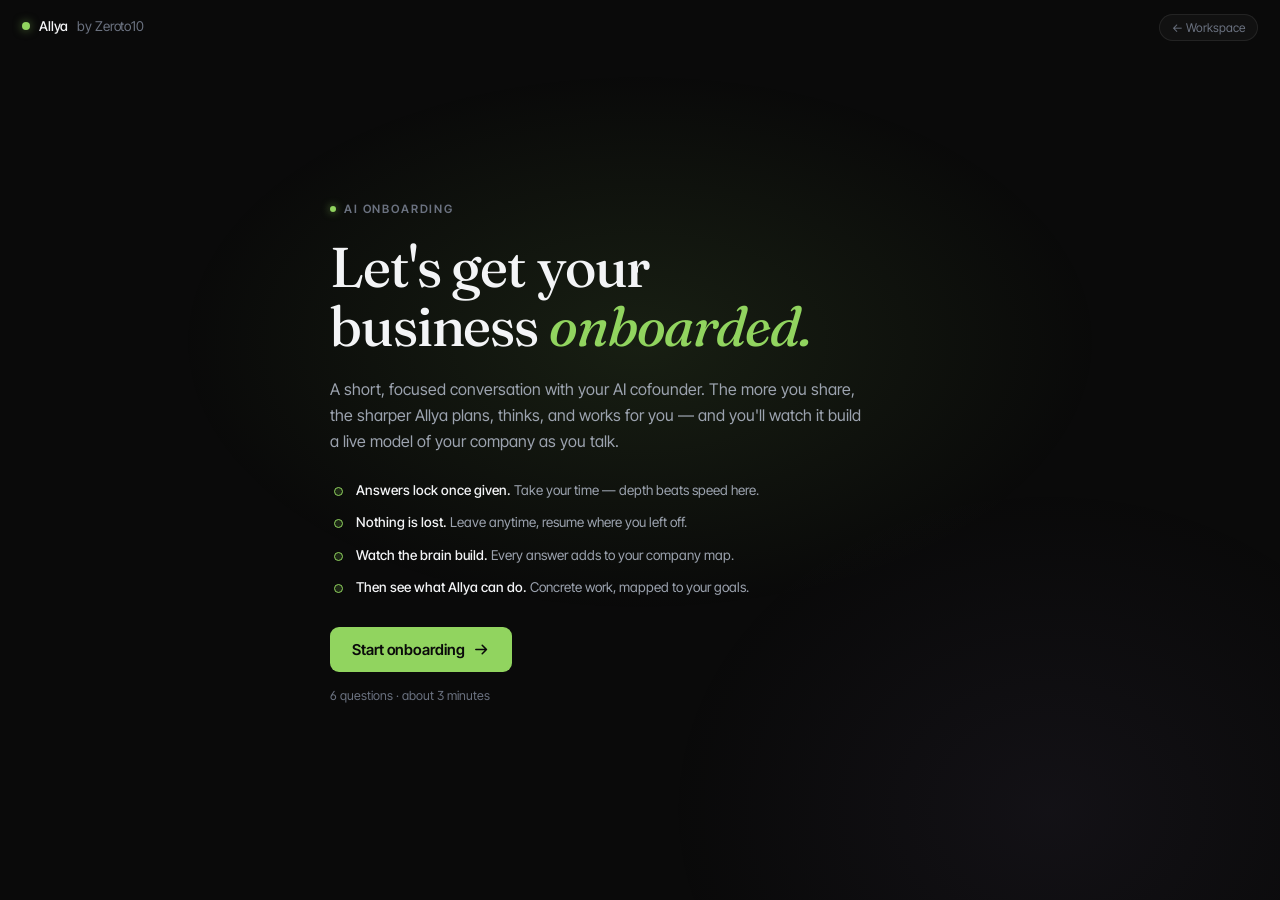
==== commit 19493a3b: "A way back from onboarding, on every screen Onboarding had no exit until the final CTA — once you st" ====
--- a/onboarding.html
+++ b/onboarding.html
@@ -7,7 +7,7 @@
   <meta name="description" content="Meet Allya — a short conversation with your AI cofounder. Watch your company brain build itself as you answer." />
   <link rel="preconnect" href="https://fonts.googleapis.com" />
   <link rel="preconnect" href="https://fonts.gstatic.com" crossorigin />
-  <link href="https://fonts.googleapis.com/css2?family=Fraunces:opsz,wght@9..144,380..560&family=Inter+Tight:wght@400;450;500;600&display=swap" rel="stylesheet" />
+  <link href="https://fonts.googleapis.com/css2?family=Fraunces:opsz,wght@9..144,380..520&family=Inter+Tight:wght@400;450;500;600&display=swap" rel="stylesheet" />
   <link rel="stylesheet" href="styles.css" />
   <link rel="stylesheet" href="onboarding.css" />
 </head>
@@ -15,6 +15,8 @@
 
   <!-- ambient lamp in the corner, everywhere -->
   <div class="ob-topbrand"><span class="lamp"></span> Allya <span class="ob-by">by Zeroto10</span></div>
+  <!-- always a way back to the workspace, on every screen -->
+  <a class="ob-back" href="index.html" id="obBack">← Workspace</a>
 
   <!-- ================= 1 · Intro ================= -->
   <section class="ob-screen ob-intro" id="screenIntro">
@@ -42,24 +44,31 @@
     <div class="ob-ask-grid">
       <!-- left: the conversation -->
       <div class="ob-q-col">
-        <div class="ob-q-inner" id="qInner">
-          <div class="ob-step-tag" id="stepTag">First things first</div>
-          <div class="ob-ask-who">
-            <span class="avatar">A</span>
-            <span class="ob-ask-name">Allya <span class="ob-ask-role">· your cofounder</span></span>
+        <div class="ob-chat-head">
+          <span class="avatar">A</span>
+          <span class="ob-ask-name">Allya <span class="ob-ask-role">· your cofounder</span></span>
+        </div>
+
+        <div class="ob-thread" id="obThread">
+          <div id="thread"></div>
+        </div>
+
+        <div class="composer ob-composer" id="obComposer">
+          <div class="ob-attachments" id="attachRow" hidden></div>
+          <div class="field">
+            <textarea id="composerInput" rows="1" autocomplete="off" spellcheck="true" placeholder="Your company name"></textarea>
+            <button class="ob-icon" id="attachBtn" type="button" title="Attach a document" aria-label="Attach a document">
+              <svg viewBox="0 0 24 24" fill="none"><path d="M21 11.5l-8.6 8.6a5 5 0 01-7.1-7.1l9-9a3.5 3.5 0 014.9 4.9l-9 9a2 2 0 01-2.8-2.8l8.1-8.1" stroke="currentColor" stroke-width="1.7" stroke-linecap="round" stroke-linejoin="round"/></svg>
+            </button>
+            <button class="ob-icon" id="voiceBtn" type="button" title="Answer with your voice" aria-label="Answer with your voice">
+              <svg viewBox="0 0 24 24" fill="none"><rect x="9" y="2.5" width="6" height="11.5" rx="3" stroke="currentColor" stroke-width="1.7"/><path d="M5.5 11.5a6.5 6.5 0 0013 0M12 18v3.5" stroke="currentColor" stroke-width="1.7" stroke-linecap="round"/></svg>
+            </button>
+            <button class="send" id="sendBtn" type="button" aria-label="Send">
+              <svg viewBox="0 0 24 24" fill="none"><path d="M4 12h15M13 6l6 6-6 6" stroke="#0a0a0a" stroke-width="2.2" stroke-linecap="round" stroke-linejoin="round"/></svg>
+            </button>
           </div>
-          <p class="ob-question" id="questionText">Hi — I'm Allya. Before we begin, what should I call your company?</p>
-
-          <div class="ob-answer" id="answerZone">
-            <!-- input injected here -->
-          </div>
-
-          <div class="ob-actions">
-            <button class="cta ob-continue" id="continueBtn" disabled>Continue
-              <svg viewBox="0 0 24 24" fill="none" width="16" height="16"><path d="M4 12h15M13 6l6 6-6 6" stroke="#0a0a0a" stroke-width="2.2" stroke-linecap="round" stroke-linejoin="round"/></svg>
-            </button>
-            <span class="ob-hint" id="continueHint">press Enter</span>
-          </div>
+          <p class="ob-composer-hint" id="composerHint"><kbd>Enter</kbd> to send</p>
+          <input type="file" id="fileInput" hidden multiple accept=".pdf,.doc,.docx,.txt,.md,.ppt,.pptx,.csv,.png,.jpg,.jpeg" />
         </div>
       </div>
 
--- a/styles.css
+++ b/styles.css
@@ -759,6 +759,138 @@
   .typing i, .spinner, .status-line .pulse { animation: none !important; }
   * { transition-duration: 0.01ms !important; }
 }
+/* ============================================================
+   Dot pages — tap a node, the page floods with its colour and the
+   node's page grows out of the node itself. --dot is set per node.
+   ============================================================ */
+.dot-layer {
+  --dot: var(--lime);
+  /* above the approval sheet (41), below the "Shipped." toast (60) */
+  position: fixed; inset: 0; z-index: 50;
+  display: flex; align-items: flex-end; justify-content: center;
+}
+.dot-layer[hidden] { display: none; }
+
+/* the wash: the page taking the dot's colour */
+.dot-wash {
+  position: absolute; inset: 0;
+  background:
+    radial-gradient(120% 80% at 50% 100%, color-mix(in srgb, var(--dot) 34%, transparent) 0%, transparent 62%),
+    color-mix(in srgb, var(--dot) 12%, #050505);
+  opacity: 0;
+  transition: opacity 0.5s var(--ease);
+}
+.dot-layer.is-open .dot-wash { opacity: 1; }
+
+.dot-sheet {
+  position: relative;
+  width: 100%; max-width: 560px;
+  max-height: 84vh;
+  margin: 0 16px;
+  background: color-mix(in srgb, var(--dot) 7%, #0e0e0e);
+  border: 1px solid color-mix(in srgb, var(--dot) 34%, transparent);
+  border-bottom: none;
+  border-radius: 22px 22px 0 0;
+  box-shadow: 0 -30px 90px -20px color-mix(in srgb, var(--dot) 40%, transparent),
+              0 -2px 0 color-mix(in srgb, var(--dot) 22%, transparent);
+  /* grows out of the tapped node: --ox/--oy is where that dot sits */
+  transform-origin: var(--ox, 50%) var(--oy, 100%);
+  transform: translateY(26px) scale(0.9);
+  opacity: 0;
+  transition: transform 0.52s var(--spring, cubic-bezier(0.2, 0.9, 0.25, 1)), opacity 0.32s var(--ease);
+}
+.dot-layer.is-open .dot-sheet { transform: translateY(0) scale(1); opacity: 1; }
+.dot-sheet.re { animation: dot-reflash 0.4s var(--ease); }
+@keyframes dot-reflash {
+  0% { transform: scale(0.985); } 60% { transform: scale(1.006); } 100% { transform: scale(1); }
+}
+
+.dot-scroll { overflow-y: auto; max-height: 84vh; padding: 18px 22px 26px; }
+
+.dot-head { display: flex; align-items: center; justify-content: space-between; gap: 12px; }
+.dot-back {
+  appearance: none; cursor: pointer;
+  background: color-mix(in srgb, var(--dot) 14%, transparent);
+  border: 1px solid color-mix(in srgb, var(--dot) 30%, transparent);
+  color: color-mix(in srgb, var(--dot) 60%, #ffffff);
+  border-radius: 999px; padding: 5px 12px; font-size: 12px;
+}
+.dot-back:hover { background: color-mix(in srgb, var(--dot) 22%, transparent); }
+.dot-crumb { font-size: 11px; letter-spacing: 0.04em; text-transform: uppercase; color: var(--fg-faint); }
+
+.dot-title {
+  font-family: var(--serif); font-weight: 500;
+  font-size: clamp(26px, 6vw, 38px); line-height: 1.1;
+  margin: 14px 0 0; color: var(--fg);
+}
+.dot-blurb { margin: 10px 0 0; font-size: 14px; line-height: 1.55; color: var(--fg-soft); max-width: 46ch; }
+
+.dot-sec {
+  margin: 24px 0 10px; font-size: 11px; letter-spacing: 0.09em;
+  text-transform: uppercase; color: var(--fg-faint);
+}
+
+.dot-thoughts { display: flex; flex-wrap: wrap; gap: 7px; }
+.dot-thought {
+  appearance: none; cursor: pointer;
+  display: inline-flex; align-items: center; gap: 8px;
+  background: rgba(255,255,255,0.04);
+  border: 1px solid var(--hairline);
+  color: var(--fg); border-radius: 999px;
+  padding: 7px 13px; font-size: 12.5px;
+  transition: background 0.2s var(--ease), border-color 0.2s var(--ease), transform 0.2s var(--ease);
+}
+.dot-thought:hover {
+  background: color-mix(in srgb, var(--dot) 16%, transparent);
+  border-color: color-mix(in srgb, var(--dot) 44%, transparent);
+  transform: translateY(-1px);
+}
+.dot-bullet {
+  width: 6px; height: 6px; border-radius: 50%; background: var(--dot);
+  box-shadow: 0 0 8px color-mix(in srgb, var(--dot) 70%, transparent);
+}
+
+.dot-work {
+  display: flex; gap: 11px; align-items: flex-start;
+  padding: 11px 0; border-top: 1px solid var(--hairline);
+}
+.dot-work-copy .t { font-size: 13.5px; line-height: 1.45; color: var(--fg); }
+.dot-work-copy .m { font-size: 11.5px; color: var(--fg-faint); margin-top: 3px; }
+.dot-status {
+  flex: none; margin-top: 2px;
+  font-size: 10.5px; letter-spacing: 0.03em;
+  border-radius: 999px; padding: 3px 8px;
+  border: 1px solid var(--hairline-strong); color: var(--fg-soft);
+  white-space: nowrap;
+}
+.dot-status.s-needs-you { color: var(--human-ink); border-color: var(--human-border); background: var(--human-bg); }
+.dot-status.s-running { color: var(--dot); border-color: color-mix(in srgb, var(--dot) 40%, transparent); }
+.dot-status.s-shipped { color: var(--fg-faint); }
+.dot-empty { font-size: 13px; color: var(--fg-faint); padding: 10px 0; border-top: 1px solid var(--hairline); }
+
+.dot-cta {
+  appearance: none; cursor: pointer; width: 100%;
+  margin-top: 22px; padding: 12px 16px;
+  border-radius: 12px; border: none;
+  background: var(--dot); color: var(--on-lime);
+  font-size: 13.5px; font-weight: 500;
+}
+
+@media (min-width: 900px) {
+  .dot-layer { align-items: center; }
+  .dot-sheet {
+    border-radius: 20px; border-bottom: 1px solid color-mix(in srgb, var(--dot) 34%, transparent);
+    max-height: 78vh;
+  }
+  .dot-scroll { max-height: 78vh; padding: 22px 26px 26px; }
+}
+
+@media (prefers-reduced-motion: reduce) {
+  .dot-sheet { transition: opacity 0.2s linear; transform: none; }
+  .dot-layer.is-open .dot-sheet { transform: none; }
+  .dot-wash { transition: opacity 0.2s linear; }
+}
+
 @media (prefers-reduced-transparency: reduce) {
   .topbar, .composer, .sheet-foot { background: var(--bg); backdrop-filter: none; -webkit-backdrop-filter: none; }
   .scrim { background: rgba(0,0,0,0.72); }
--- a/onboarding.css
+++ b/onboarding.css
@@ -27,6 +27,20 @@
 }
 .ob-topbrand .ob-by { color: var(--fg-faint); font-weight: 400; }
 
+/* the way out — mirrors the brand mark, sits above every screen */
+.ob-back {
+  position: fixed; top: 14px; right: 22px; z-index: 50;
+  display: inline-flex; align-items: center;
+  font-size: 12px; color: var(--fg-faint); text-decoration: none;
+  border: 1px solid var(--hairline); border-radius: 999px;
+  padding: 5px 12px; background: rgba(255, 255, 255, 0.03);
+  transition: color 0.2s var(--ease), border-color 0.2s var(--ease), background 0.2s var(--ease);
+}
+.ob-back:hover {
+  color: var(--fg); border-color: var(--hairline-strong);
+  background: rgba(255, 255, 255, 0.06);
+}
+
 /* ============================================================
    1 · Intro
    ============================================================ */
@@ -71,7 +85,9 @@
 /* ============================================================
    2 · Ask — question column + brain column
    ============================================================ */
-.ob-ask { flex-direction: column; overflow: hidden; }
+/* 100dvh so a mobile soft keyboard shrinks the layer instead of
+   overlaying the composer (.ob-screen is fixed to the layout viewport) */
+.ob-ask { flex-direction: column; overflow: hidden; height: 100dvh; }
 
 .ob-progress { flex: none; height: 2px; background: rgba(255,255,255,0.06); position: relative; z-index: 5; }
 .ob-progress-bar {
@@ -87,75 +103,85 @@
   width: 100%; max-width: 1200px; margin: 0 auto;
 }
 
-/* left — the question */
+/* left — the conversation. A flex column: identity header, scrolling
+   transcript, composer. min-height:0 is load-bearing — without it the
+   transcript's content height wins, the grid row overflows, and that
+   stretches the brain column too (a wrong-sized canvas, not just a
+   broken chat). */
 .ob-q-col {
-  display: flex; align-items: center;
-  padding: 40px clamp(28px, 5vw, 68px) 40px;
+  display: flex; flex-direction: column;
+  min-width: 0; min-height: 0; overflow: hidden;
   border-right: 1px solid var(--hairline);
-  min-width: 0;
-}
-.ob-q-inner { width: 100%; max-width: 480px; will-change: opacity, transform; }
-.ob-step-tag {
-  font-size: 11px; font-weight: 600; letter-spacing: 0.14em; text-transform: uppercase;
-  color: var(--fg-faint); margin-bottom: 20px;
-}
-.ob-step-tag b { color: var(--lime); font-weight: 600; }
-.ob-ask-who { display: flex; align-items: center; gap: 9px; margin-bottom: 14px; }
+}
+
+.ob-chat-head {
+  flex: none;
+  display: flex; align-items: center; gap: 9px;
+  padding: 15px clamp(20px, 3.4vw, 40px);
+  border-bottom: 1px solid var(--hairline);
+}
 .ob-ask-name { font-size: 12.5px; font-weight: 500; color: var(--fg); }
 .ob-ask-role { color: var(--fg-faint); font-weight: 400; }
-.ob-question {
-  font-family: var(--serif); font-optical-sizing: auto; font-weight: 440;
-  font-size: clamp(22px, 3vw, 30px); line-height: 1.25; letter-spacing: -0.01em;
-  color: var(--fg); margin: 0 0 24px; text-wrap: pretty;
-}
-
-/* the answer input */
-.ob-answer { margin-bottom: 22px; }
-.ob-field {
-  width: 100%;
+
+.ob-thread {
+  flex: 1; min-height: 0;
+  overflow-y: auto;
+  padding: 20px clamp(20px, 3.4vw, 40px) 12px;
+}
+/* the step counter, riding in addMsg's .speaker row */
+.ob-thread .speaker b { color: var(--lime); font-weight: 600; }
+
+/* composer — .composer/.field/.send come from styles.css; these are the
+   deltas for a growing textarea and the two extra controls */
+.ob-composer .field { align-items: flex-end; }
+.ob-composer textarea {
+  flex: 1; border: none; outline: none; background: transparent;
+  font-family: var(--sans); font-size: 14px; line-height: 1.5; color: var(--fg);
+  padding: 9px 0;
+  resize: none; max-height: 132px; overflow-y: auto;
+}
+.ob-composer textarea::placeholder { color: var(--fg-faint); }
+.ob-composer.is-locked .field { opacity: 0.55; }
+
+.ob-icon {
+  flex: none; width: 34px; height: 34px; border-radius: 8px;
+  appearance: none; border: none; cursor: pointer; background: transparent;
+  color: var(--fg-faint);
+  display: grid; place-items: center;
+  transition: color var(--dur) var(--ease), background var(--dur) var(--ease);
+  will-change: transform; touch-action: manipulation;
+}
+.ob-icon:hover { color: var(--fg-soft); background: var(--raised); }
+.ob-icon svg { width: 17px; height: 17px; }
+.ob-icon.is-live { color: var(--lime); background: var(--lime-dim); animation: pulse 1.6s var(--ease) infinite; }
+
+.ob-attachments { display: flex; flex-wrap: wrap; gap: 7px; margin-bottom: 8px; }
+.ob-attach-pill {
+  display: inline-flex; align-items: center; gap: 7px;
+  font-size: 12px; color: var(--fg-soft);
   background: var(--surface);
   border: 1px solid var(--hairline-strong);
-  border-radius: 14px;
-  color: var(--fg);
-  font-family: var(--sans); font-size: 15.5px; line-height: 1.55;
-  padding: 15px 16px;
-  transition: border-color var(--dur) var(--ease), box-shadow var(--dur) var(--ease);
-  resize: none; outline: none;
-}
-.ob-field::placeholder { color: var(--fg-faint); }
-.ob-field:focus { border-color: var(--lime); box-shadow: 0 0 0 3px var(--lime-dim); }
-textarea.ob-field { min-height: 128px; }
-
-.ob-example {
-  display: inline-flex; align-items: center; gap: 6px;
-  margin-top: 12px; cursor: pointer;
-  appearance: none; background: none; border: none;
-  font-size: 12.5px; color: var(--fg-faint); font-family: var(--sans);
-}
-.ob-example:hover { color: var(--lime-glow); }
-.ob-example svg { width: 13px; height: 13px; }
-
-/* choice chips */
-.ob-choices { display: flex; flex-wrap: wrap; gap: 10px; }
-.ob-choice {
-  appearance: none; cursor: pointer;
-  font-family: var(--serif); font-optical-sizing: auto; font-weight: 430; font-size: 16px;
-  color: var(--fg);
-  background: var(--surface);
-  border: 1px solid var(--hairline-strong);
-  border-radius: 13px;
-  padding: 14px 20px;
-  transition: background var(--dur) var(--ease), border-color var(--dur) var(--ease), transform var(--dur) var(--ease);
-  will-change: transform;
-}
-.ob-choice:hover { background: var(--raised); border-color: var(--hairline-strong); }
-.ob-choice.selected { background: var(--lime-dim); border-color: var(--lime); color: var(--lime-glow); }
-
-.ob-actions { display: flex; align-items: center; gap: 14px; }
-.ob-continue { font-size: 14px; }
-.ob-continue:disabled { opacity: 0.4; cursor: default; }
-.ob-hint { font-size: 12px; color: var(--fg-faint); }
-.ob-hint kbd {
+  border-radius: 999px;
+  padding: 5px 6px 5px 11px;
+  max-width: 100%;
+}
+.ob-attach-pill .ap-name { overflow: hidden; text-overflow: ellipsis; white-space: nowrap; max-width: 190px; }
+.ob-attach-pill .ap-size { color: var(--fg-faint); flex: none; }
+.ob-attach-pill .ap-x {
+  appearance: none; border: none; background: none; cursor: pointer;
+  color: var(--fg-faint); font-size: 15px; line-height: 1;
+  padding: 0 4px; flex: none;
+}
+.ob-attach-pill .ap-x:hover { color: var(--danger); }
+
+/* the paperclip line inside a sent bubble */
+.bubble .ob-sent-file {
+  display: flex; align-items: center; gap: 6px;
+  margin-top: 6px; font-family: var(--sans); font-size: 12px; opacity: 0.72;
+}
+
+.ob-composer-hint { font-size: 12px; color: var(--fg-faint); margin: 8px 2px 0; }
+.ob-composer-hint kbd {
   font-family: var(--sans); font-size: 11px;
   border: 1px solid var(--hairline); border-radius: 4px; padding: 1px 5px;
   background: var(--surface); color: var(--fg-soft);
@@ -343,9 +369,14 @@
    Mobile
    ============================================================ */
 @media (max-width: 880px) {
-  .ob-ask-grid { grid-template-columns: 1fr; grid-template-rows: minmax(240px, 42vh) 1fr; }
+  /* a scrolling transcript AND a composer now share the bottom row,
+     so the brain gets a smaller (still non-zero) box */
+  .ob-ask-grid { grid-template-columns: 1fr; grid-template-rows: minmax(180px, 34vh) 1fr; }
   .ob-brain-col { order: -1; padding: 12px 12px 0; }
-  .ob-q-col { border-right: none; border-top: 1px solid var(--hairline); padding: 24px 22px 28px; align-items: flex-start; }
+  .ob-q-col { border-right: none; border-top: 1px solid var(--hairline); }
+  .ob-chat-head { padding: 12px 16px; }
+  .ob-thread { padding: 16px 16px 8px; }
+  .ob-composer { padding: 8px 16px 14px; }
   .ob-brain-box { border-radius: 16px; }
   .ob-ledger { display: none; }
 
@@ -353,6 +384,7 @@
   .ob-facts { grid-template-columns: 1fr; }
   .ob-can-grid { grid-template-columns: 1fr; }
   .ob-topbrand { top: 14px; left: 16px; }
+  .ob-back { top: 12px; right: 14px; padding: 4px 10px; font-size: 11.5px; }
   .ob-show { padding-top: 58px; }
 }
 
